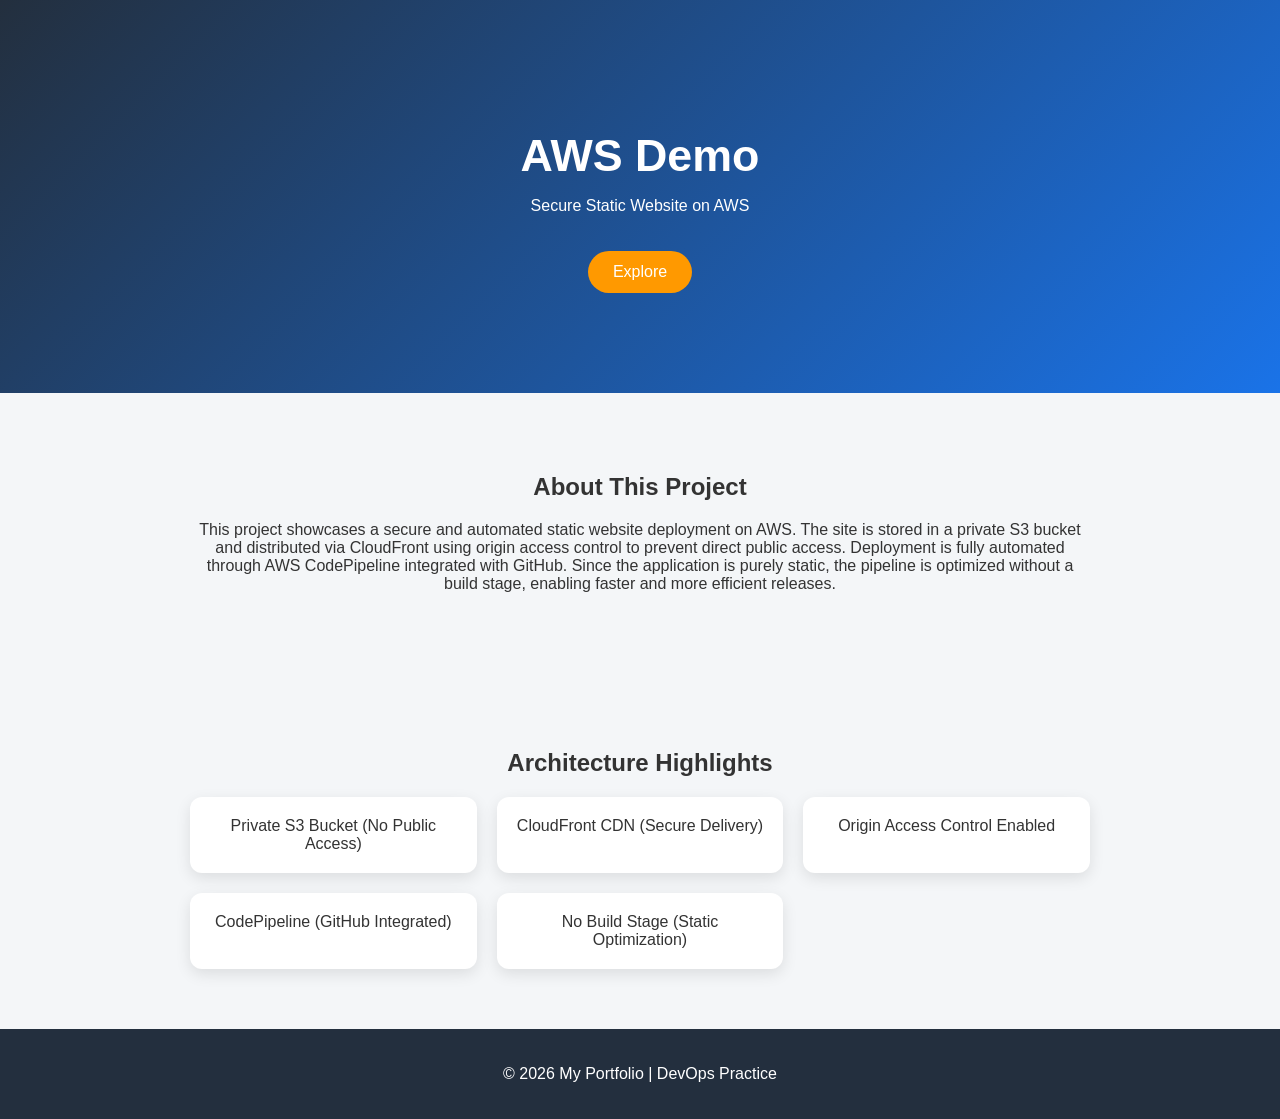
==== host-static-website-with-cicd-on-aws/s3-sw-demo/index.html @ e714bd4e "clean initial commit" ====
<!DOCTYPE html>
<html lang="en">
<head>
    <meta charset="UTF-8">
    <meta name="viewport" content="width=device-width, initial-scale=1.0">
    <title>AWS Demo</title>
    <link rel="stylesheet" href="styles.css">
</head>
<body>

    <header>
        <h1 class="fade-in">AWS Demo</h1>
        <p class="fade-in delay">Secure Static Website on AWS</p>
        <a href="#about" class="btn fade-in delay-2">Explore</a>
    </header>

    <!-- ABOUT -->
    <section id="about" class="section hidden">
        <h2>About This Project</h2>
        <p>
            This project showcases a secure and automated static website deployment on AWS.
            The site is stored in a private S3 bucket and distributed via CloudFront using
            origin access control to prevent direct public access.

            Deployment is fully automated through AWS CodePipeline integrated with GitHub.
            Since the application is purely static, the pipeline is optimized without a 
            build stage, enabling faster and more efficient releases.
        </p>
    </section>

    <!-- FEATURES -->
    <section class="section hidden">
        <h2>Architecture Highlights</h2>
        <div class="cards">
            <div class="card">Private S3 Bucket (No Public Access)</div>
            <div class="card">CloudFront CDN (Secure Delivery)</div>
            <div class="card">Origin Access Control Enabled</div>
            <div class="card">CodePipeline (GitHub Integrated)</div>
            <div class="card">No Build Stage (Static Optimization)</div>
        </div>
    </section>

    <!-- FOOTER -->
    <footer class="hidden">
        <p>© 2026 My Portfolio | DevOps Practice</p>
    </footer>

    <script src="script.js"></script>
</body>
</html>
---- host-static-website-with-cicd-on-aws/s3-sw-demo/styles.css ----
html {
    scroll-behavior: smooth;
}

body {
    margin: 0;
    font-family: Arial, sans-serif;
    background: #f4f6f8;
    color: #333;
}

/* HEADER */
header {
    background: linear-gradient(135deg, #232f3e, #1a73e8);
    color: white;
    text-align: center;
    padding: 100px 20px;
}

h1 {
    font-size: 2.8em;
    margin-bottom: 10px;
}

/* BUTTON */
.btn {
    display: inline-block;
    margin-top: 20px;
    padding: 12px 25px;
    background: #ff9900;
    color: white;
    text-decoration: none;
    border-radius: 25px;
    transition: all 0.3s ease;
}

.btn:hover {
    background: #e68a00;
    transform: scale(1.05);
}

/* SECTIONS */
.section {
    padding: 60px 20px;
    max-width: 900px;
    margin: auto;
    text-align: center;
}

/* CARDS */
.cards {
    display: grid;
    grid-template-columns: repeat(auto-fit, minmax(220px, 1fr));
    gap: 20px;
}

.card {
    background: white;
    padding: 20px;
    border-radius: 12px;
    box-shadow: 0 5px 15px rgba(0,0,0,0.1);
    transition: 0.3s ease;
    cursor: pointer;
}

.card:hover {
    transform: translateY(-10px) scale(1.03);
    box-shadow: 0 10px 25px rgba(0,0,0,0.2);
}

/* FOOTER */
footer {
    background: #232f3e;
    color: white;
    padding: 20px;
    text-align: center;
}

/* FADE-IN (HEADER LOAD) */
.fade-in {
    opacity: 0;
    transform: translateY(20px);
    animation: fadeIn 1s forwards;
}

.delay { animation-delay: 0.5s; }
.delay-2 { animation-delay: 1s; }

@keyframes fadeIn {
    to {
        opacity: 1;
        transform: translateY(0);
    }
}

/* SCROLL REVEAL */
.hidden {
    opacity: 0;
    transform: translateY(40px);
    transition: all 0.8s ease;
}

.show {
    opacity: 1;
    transform: translateY(0);
}
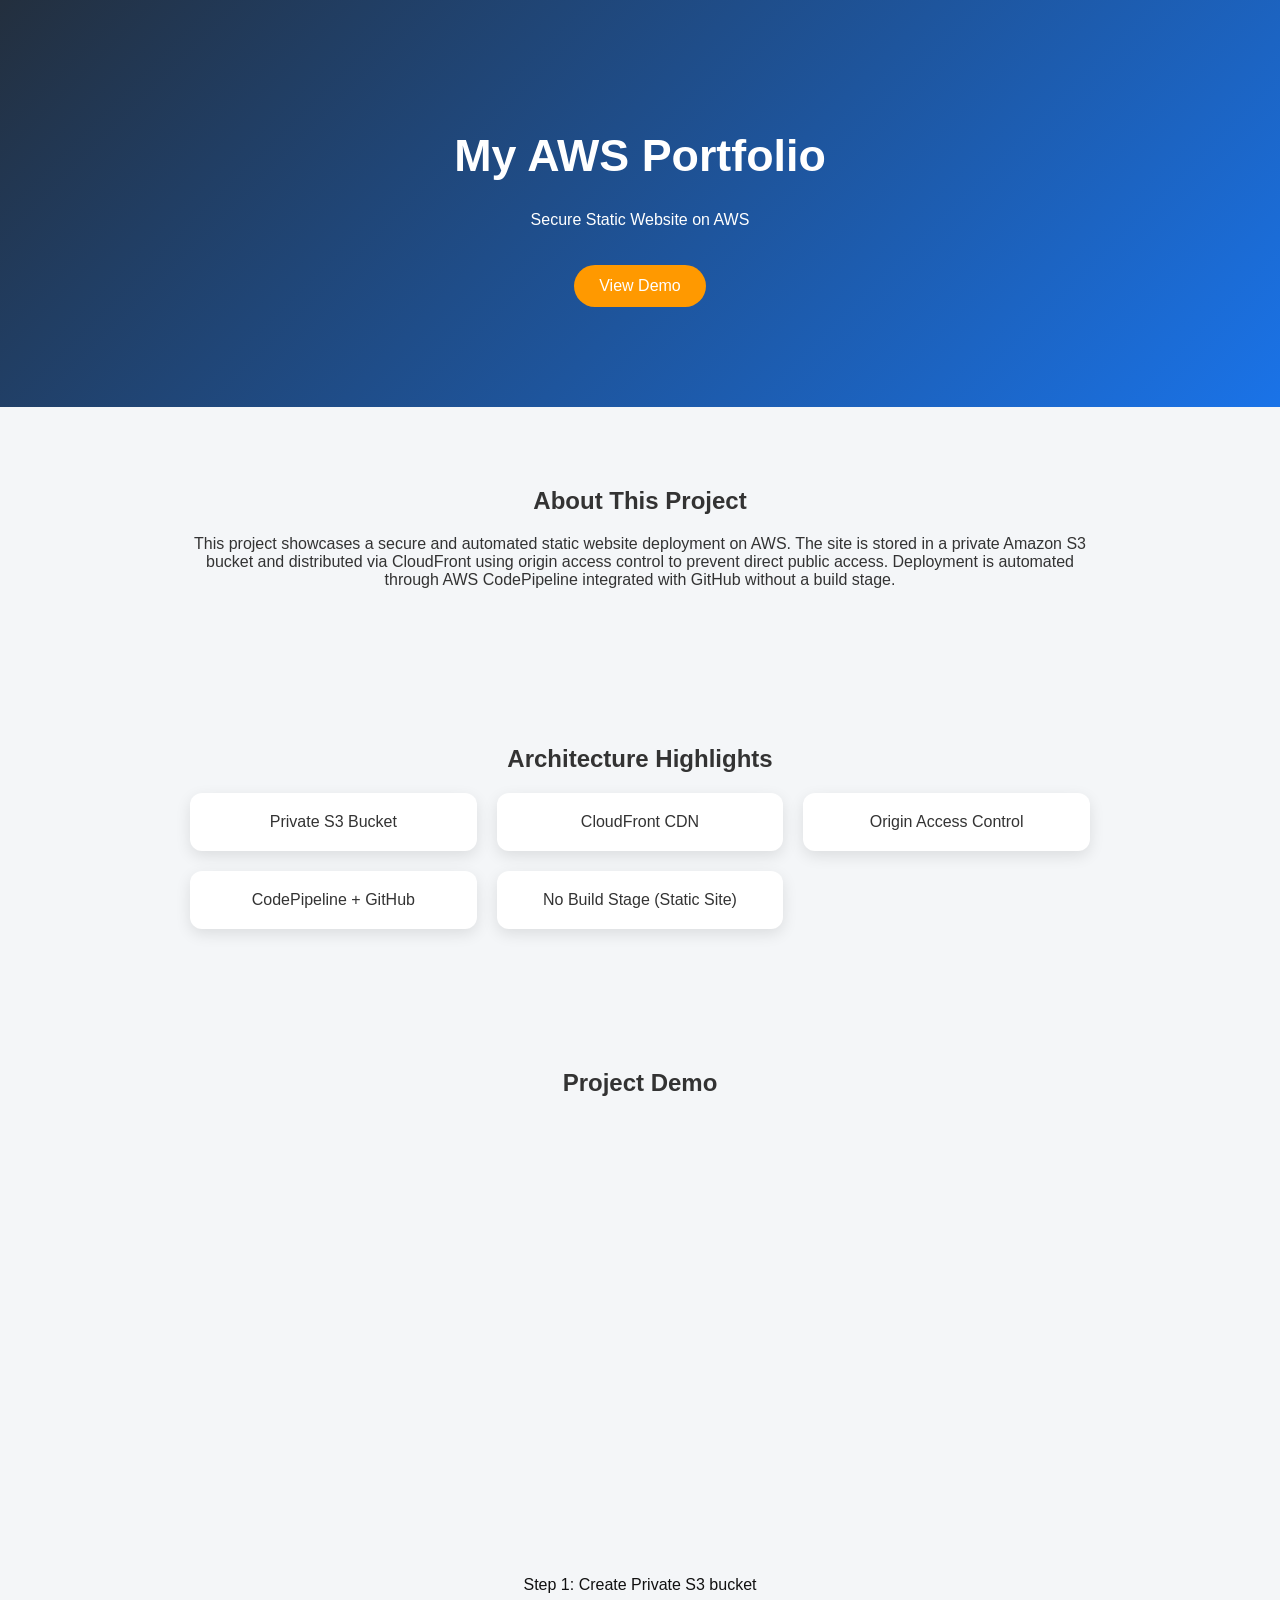
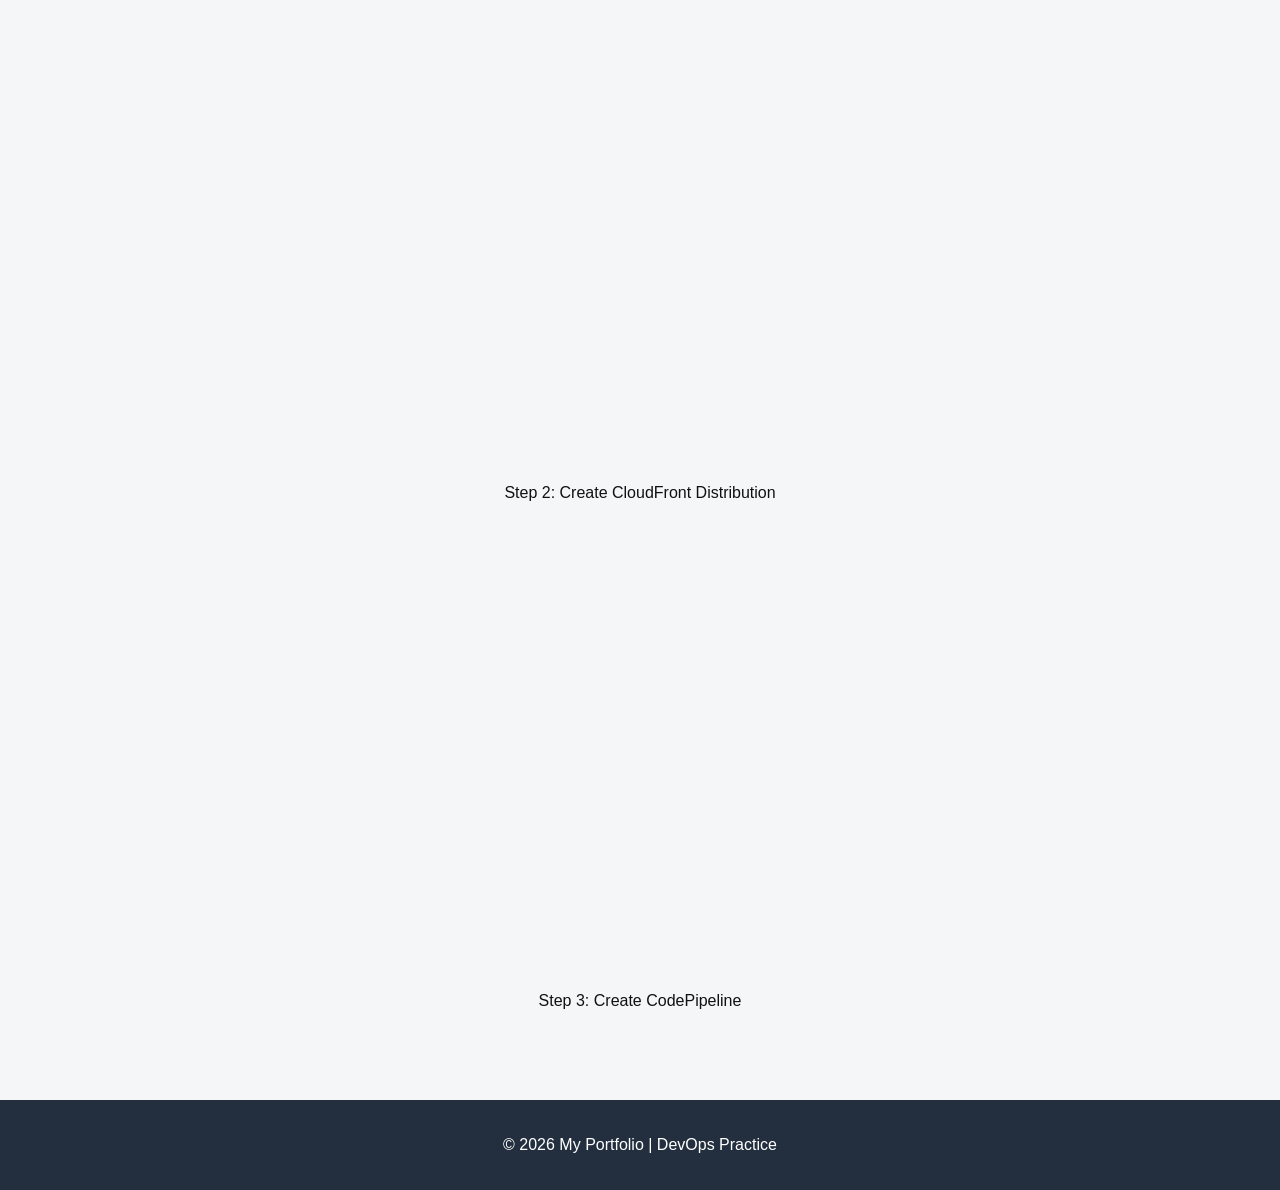
==== commit 99db2d99: "updated files" ====
--- a/host-static-website-with-cicd-on-aws/s3-sw-demo/index.html
+++ b/host-static-website-with-cicd-on-aws/s3-sw-demo/index.html
@@ -3,48 +3,75 @@
 <head>
     <meta charset="UTF-8">
     <meta name="viewport" content="width=device-width, initial-scale=1.0">
-    <title>AWS Demo</title>
+    <title>My AWS Portfolio</title>
     <link rel="stylesheet" href="styles.css">
 </head>
 <body>
 
-    <header>
-        <h1 class="fade-in">AWS Demo</h1>
-        <p class="fade-in delay">Secure Static Website on AWS</p>
-        <a href="#about" class="btn fade-in delay-2">Explore</a>
-    </header>
+<header>
+    <h1 class="fade-in">My AWS Portfolio</h1>
+    <p class="fade-in delay">Secure Static Website on AWS</p>
+    <a href="#demo" class="btn fade-in delay-2">View Demo</a>
+</header>
 
-    <!-- ABOUT -->
-    <section id="about" class="section hidden">
-        <h2>About This Project</h2>
-        <p>
-            This project showcases a secure and automated static website deployment on AWS.
-            The site is stored in a private S3 bucket and distributed via CloudFront using
-            origin access control to prevent direct public access.
+<section id="about" class="section hidden">
+    <h2>About This Project</h2>
+    <p>
+        This project showcases a secure and automated static website deployment on AWS.
+        The site is stored in a private Amazon S3 bucket and distributed via CloudFront
+        using origin access control to prevent direct public access. Deployment is automated
+        through AWS CodePipeline integrated with GitHub without a build stage.
+    </p>
+</section>
 
-            Deployment is fully automated through AWS CodePipeline integrated with GitHub.
-            Since the application is purely static, the pipeline is optimized without a 
-            build stage, enabling faster and more efficient releases.
-        </p>
-    </section>
+<section class="section hidden">
+    <h2>Architecture Highlights</h2>
+    <div class="cards">
+        <div class="card">Private S3 Bucket</div>
+        <div class="card">CloudFront CDN</div>
+        <div class="card">Origin Access Control</div>
+        <div class="card">CodePipeline + GitHub</div>
+        <div class="card">No Build Stage (Static Site)</div>
+    </div>
+</section>
 
-    <!-- FEATURES -->
-    <section class="section hidden">
-        <h2>Architecture Highlights</h2>
-        <div class="cards">
-            <div class="card">Private S3 Bucket (No Public Access)</div>
-            <div class="card">CloudFront CDN (Secure Delivery)</div>
-            <div class="card">Origin Access Control Enabled</div>
-            <div class="card">CodePipeline (GitHub Integrated)</div>
-            <div class="card">No Build Stage (Static Optimization)</div>
+<!-- VIDEO SECTION -->
+<section id="demo" class="section hidden">
+    <h2>Project Demo</h2>
+
+    <div class="video-container">
+        <iframe 
+            src="https://www.youtube.com/embed/fFvZ2PQpAlM" 
+            allowfullscreen>
+        </iframe>
+        <p class="video-caption">Step 1: Create Private S3 bucket</p>
+    </div>
+    
+     <div class="video-container">
+        <iframe 
+            src="https://www.youtube.com/embed/D8NzGNnAabQ" 
+            title="Step 2 Video"
+            frameborder="0" 
+            allowfullscreen>
+        </iframe>
+        <p class="video-caption">Step 2: Create CloudFront Distribution</p>
+    </div>
         </div>
-    </section>
+     <div class="video-container">
+        <iframe 
+            src="https://www.youtube.com/embed/52ISIA1Jj28" 
+            title="Step 3 Video"
+            frameborder="0" 
+            allowfullscreen>
+        </iframe>
+        <p class="video-caption">Step 3: Create CodePipeline</p>
+    </div>
+</section>
 
-    <!-- FOOTER -->
-    <footer class="hidden">
-        <p>© 2026 My Portfolio | DevOps Practice</p>
-    </footer>
+<footer class="hidden">
+    <p>© 2026 My Portfolio | DevOps Practice</p>
+</footer>
 
-    <script src="script.js"></script>
+<script src="script.js"></script>
 </body>
 </html>
--- a/host-static-website-with-cicd-on-aws/s3-sw-demo/styles.css
+++ b/host-static-website-with-cicd-on-aws/s3-sw-demo/styles.css
@@ -19,7 +19,6 @@
 
 h1 {
     font-size: 2.8em;
-    margin-bottom: 10px;
 }
 
 /* BUTTON */
@@ -31,12 +30,12 @@
     color: white;
     text-decoration: none;
     border-radius: 25px;
-    transition: all 0.3s ease;
+    transition: 0.3s ease;
 }
 
 .btn:hover {
+    transform: scale(1.05);
     background: #e68a00;
-    transform: scale(1.05);
 }
 
 /* SECTIONS */
@@ -59,13 +58,46 @@
     padding: 20px;
     border-radius: 12px;
     box-shadow: 0 5px 15px rgba(0,0,0,0.1);
-    transition: 0.3s ease;
+    transition: 0.3s;
     cursor: pointer;
 }
 
 .card:hover {
     transform: translateY(-10px) scale(1.03);
     box-shadow: 0 10px 25px rgba(0,0,0,0.2);
+}
+
+/* VIDEO */
+.video-container {
+    width: 100%;
+    max-width: 800px;
+    margin: 0 auto 30px;
+}
+
+.video-container iframe {
+    width: 100%;
+    aspect-ratio: 16 / 9;
+    border-radius: 10px;
+    border: none;
+    display: block;
+}
+
+.video-container video {
+    width: 100%;
+    border-radius: 12px;
+    box-shadow: 0 10px 25px rgba(0,0,0,0.2);
+    transition: 0.3s;
+}
+
+.video-container video:hover {
+    transform: scale(1.02);
+}
+
+.video-caption {
+    text-align: center;
+    margin-top: 10px;
+    font-size: 16px;
+    color: #111;
 }
 
 /* FOOTER */
@@ -76,7 +108,7 @@
     text-align: center;
 }
 
-/* FADE-IN (HEADER LOAD) */
+/* ANIMATION */
 .fade-in {
     opacity: 0;
     transform: translateY(20px);
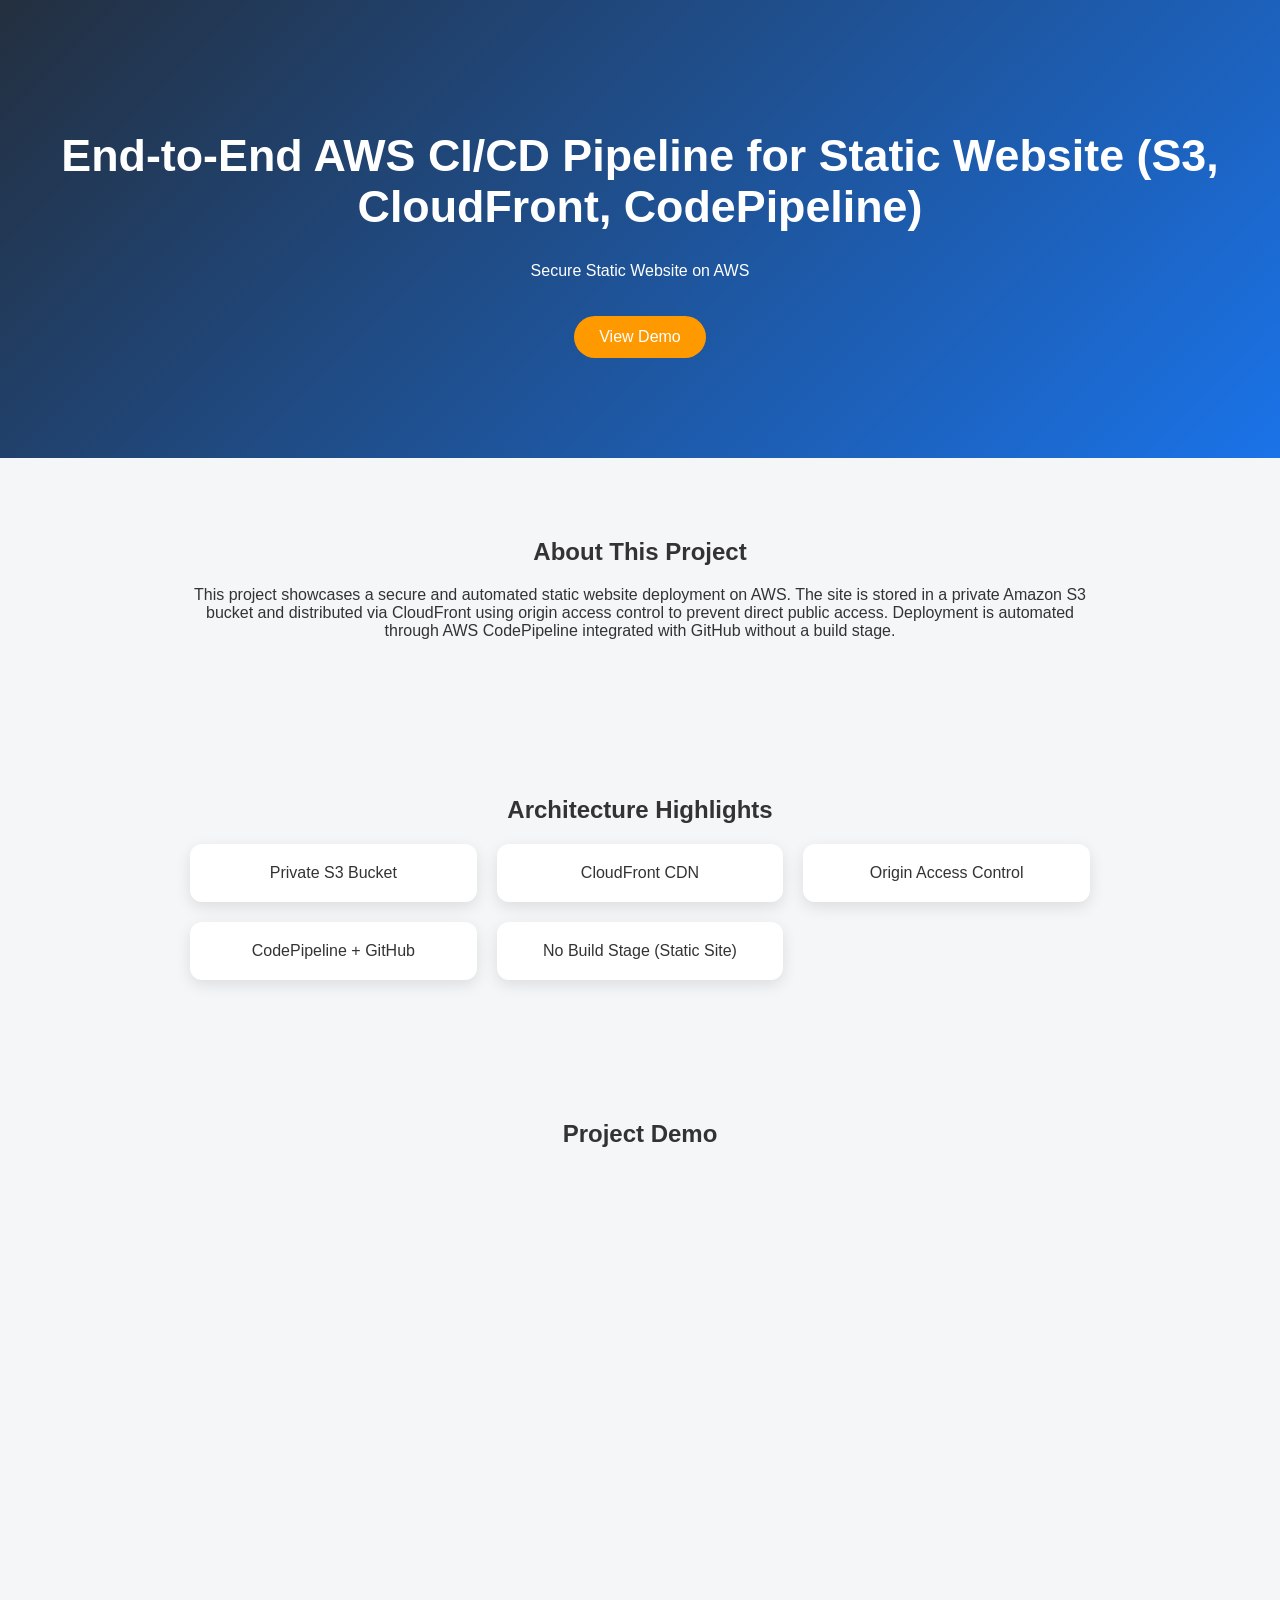
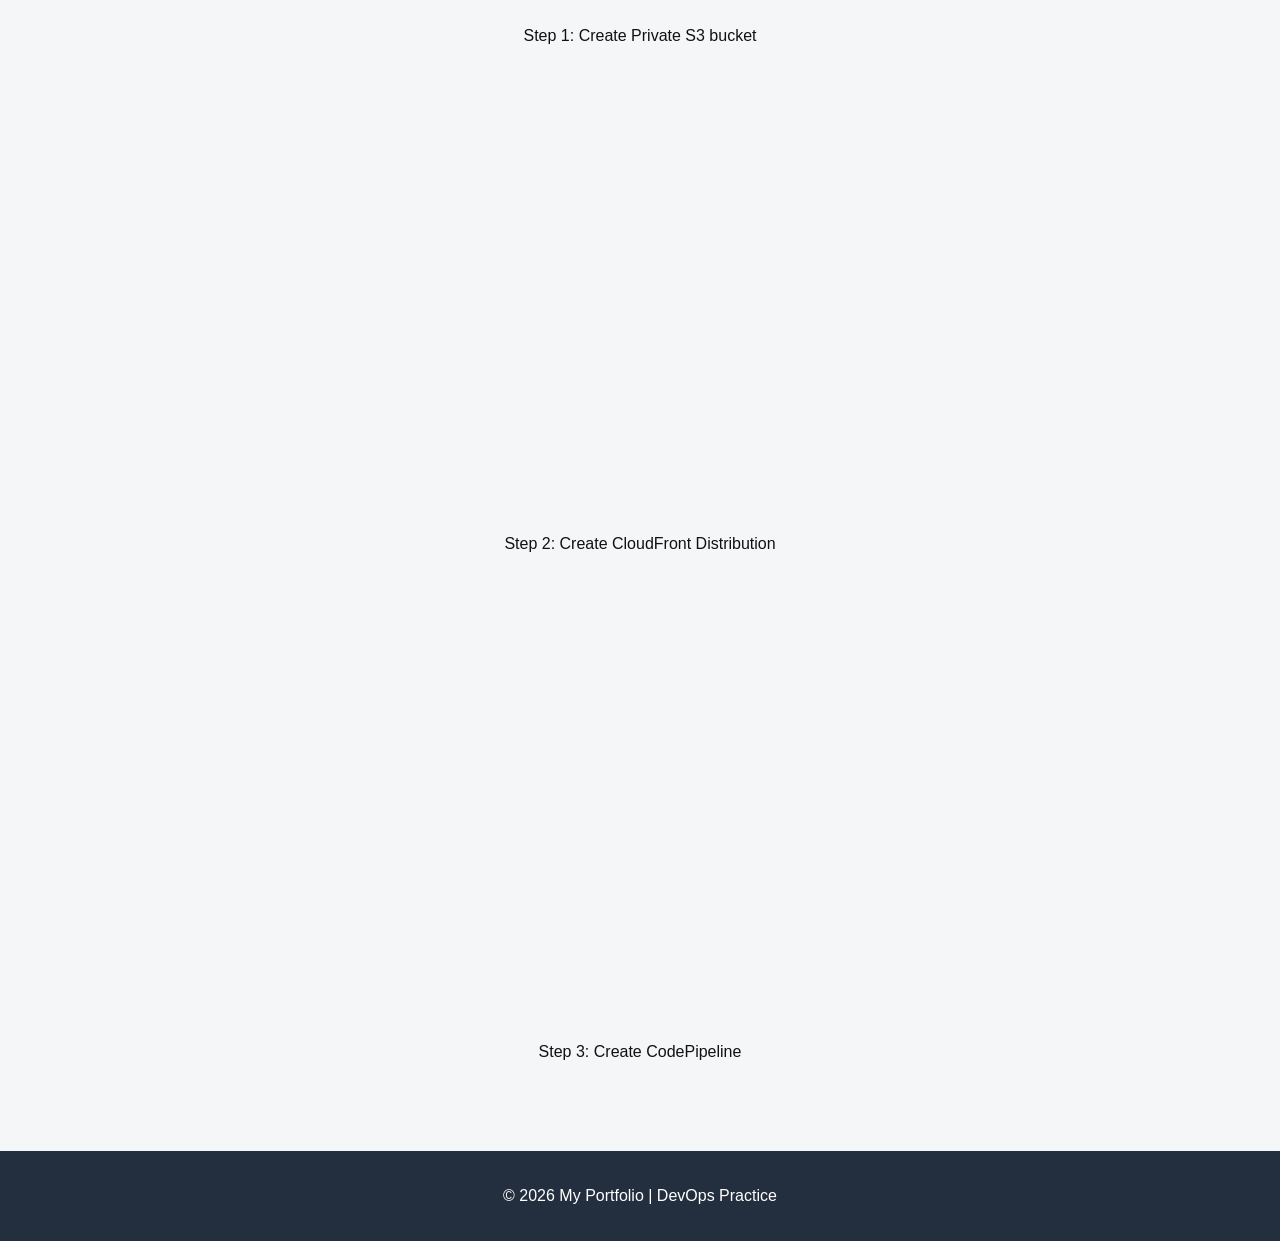
==== commit a90491d1: "updated html" ====
--- a/host-static-website-with-cicd-on-aws/s3-sw-demo/index.html
+++ b/host-static-website-with-cicd-on-aws/s3-sw-demo/index.html
@@ -9,7 +9,7 @@
 <body>
 
 <header>
-    <h1 class="fade-in">My AWS Portfolio</h1>
+    <h1 class="fade-in">End-to-End AWS CI/CD Pipeline for Static Website (S3, CloudFront, CodePipeline)</h1>
     <p class="fade-in delay">Secure Static Website on AWS</p>
     <a href="#demo" class="btn fade-in delay-2">View Demo</a>
 </header>
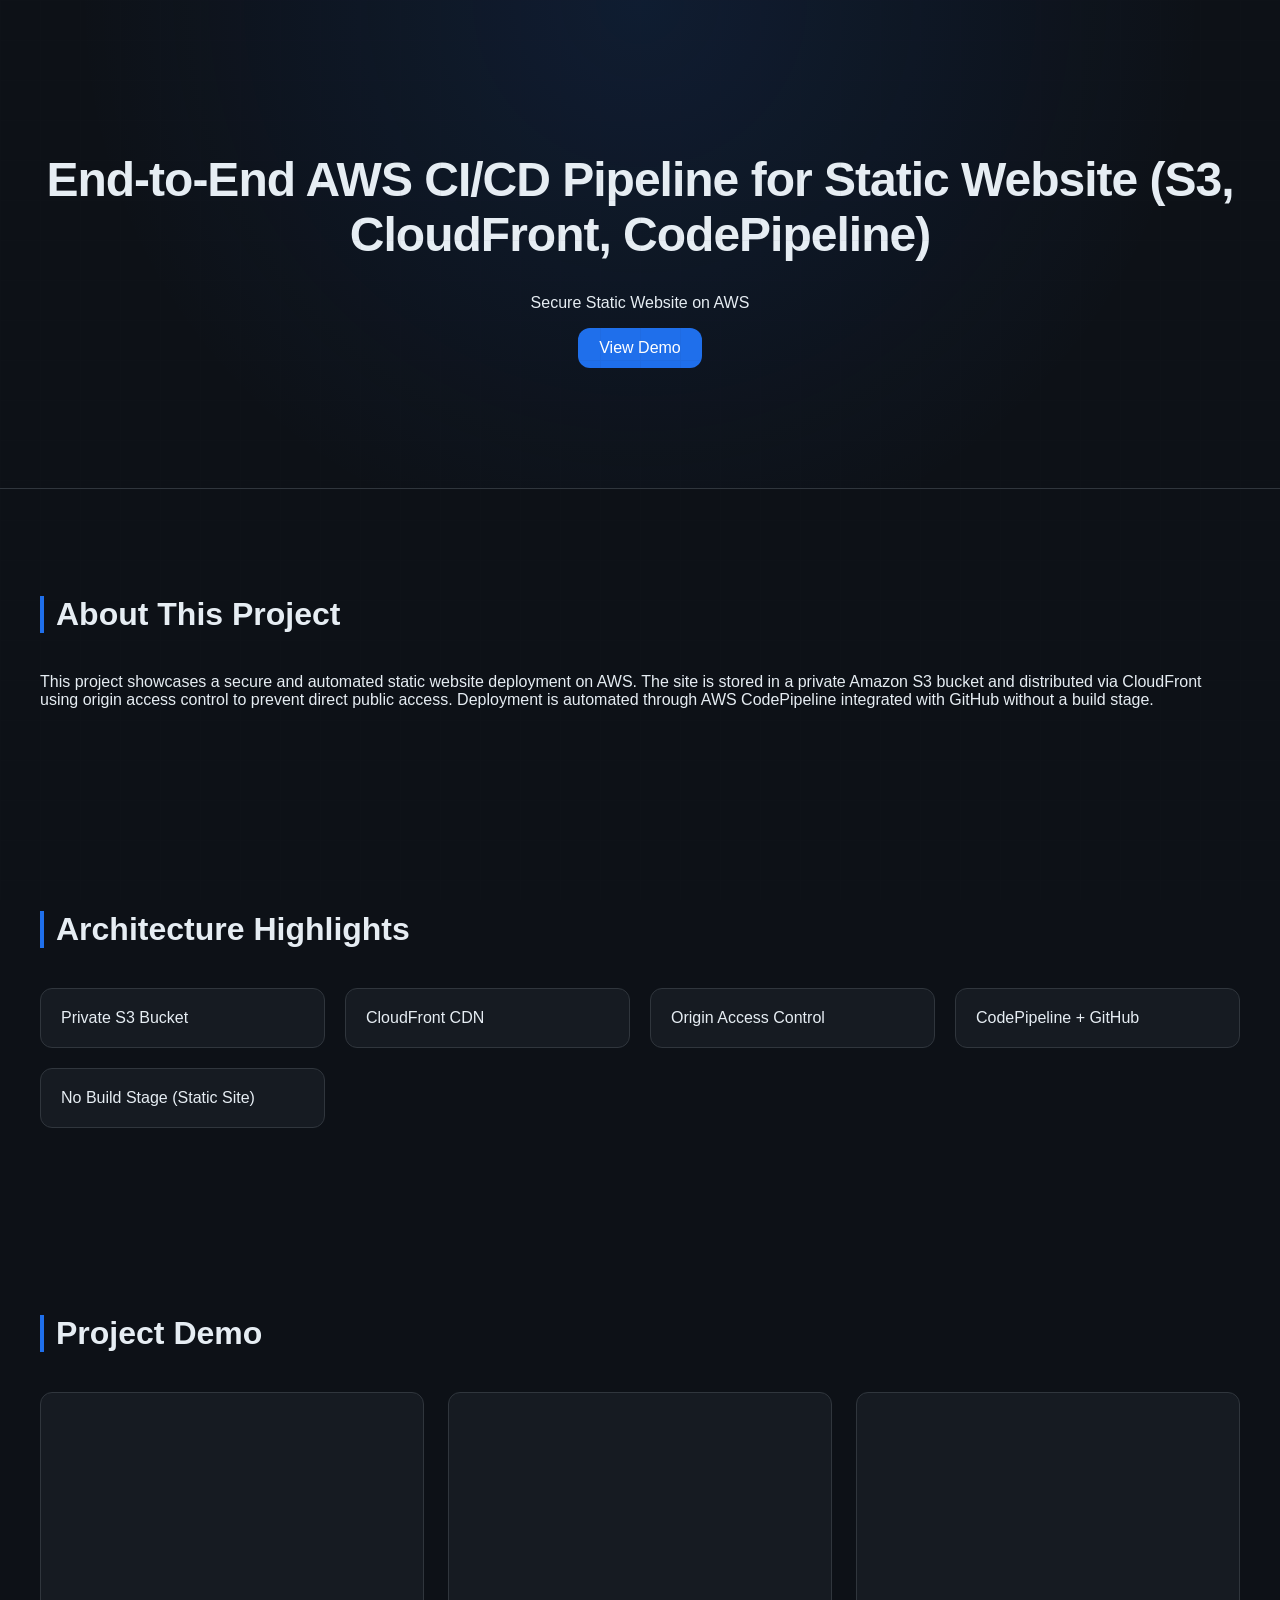
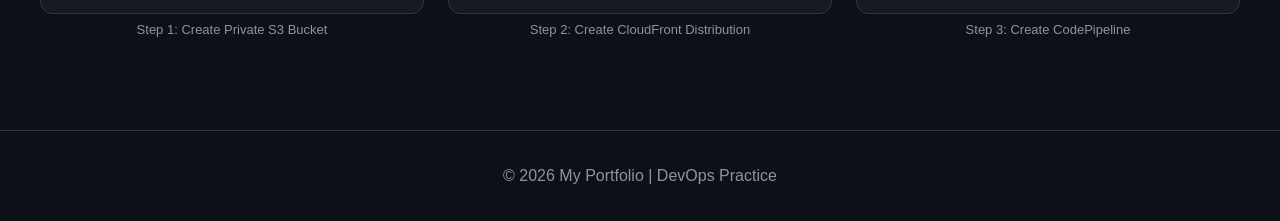
==== commit 5e22d586: "updated files" ====
--- a/host-static-website-with-cicd-on-aws/s3-sw-demo/index.html
+++ b/host-static-website-with-cicd-on-aws/s3-sw-demo/index.html
@@ -39,32 +39,38 @@
 <section id="demo" class="section hidden">
     <h2>Project Demo</h2>
 
-    <div class="video-container">
-        <iframe 
-            src="https://www.youtube.com/embed/fFvZ2PQpAlM" 
-            allowfullscreen>
-        </iframe>
-        <p class="video-caption">Step 1: Create Private S3 bucket</p>
-    </div>
-    
-     <div class="video-container">
-        <iframe 
-            src="https://www.youtube.com/embed/D8NzGNnAabQ" 
-            title="Step 2 Video"
-            frameborder="0" 
-            allowfullscreen>
-        </iframe>
-        <p class="video-caption">Step 2: Create CloudFront Distribution</p>
-    </div>
+    <div class="video-grid">
+
+        <div class="video-container">
+            <div class="video-frame">
+                <iframe 
+                    src="https://www.youtube.com/embed/fFvZ2PQpAlM"
+                    allowfullscreen>
+                </iframe>
+            </div>
+            <p class="video-caption">Step 1: Create Private S3 Bucket</p>
         </div>
-     <div class="video-container">
-        <iframe 
-            src="https://www.youtube.com/embed/52ISIA1Jj28" 
-            title="Step 3 Video"
-            frameborder="0" 
-            allowfullscreen>
-        </iframe>
-        <p class="video-caption">Step 3: Create CodePipeline</p>
+
+        <div class="video-container">
+            <div class="video-frame">
+                <iframe 
+                    src="https://www.youtube.com/embed/D8NzGNnAabQ"
+                    allowfullscreen>
+                </iframe>
+            </div>
+            <p class="video-caption">Step 2: Create CloudFront Distribution</p>
+        </div>
+
+        <div class="video-container">
+            <div class="video-frame">
+                <iframe 
+                    src="https://www.youtube.com/embed/52ISIA1Jj28"
+                    allowfullscreen>
+                </iframe>
+            </div>
+            <p class="video-caption">Step 3: Create CodePipeline</p>
+        </div>
+
     </div>
 </section>
 
--- a/host-static-website-with-cicd-on-aws/s3-sw-demo/styles.css
+++ b/host-static-website-with-cicd-on-aws/s3-sw-demo/styles.css
@@ -1,138 +1,250 @@
+/* =========================
+   DESIGN TOKENS (SYSTEM STYLE)
+========================= */
+:root {
+    --bg-primary: #0d1117;
+    --bg-secondary: #161b22;
+    --border: #30363d;
+
+    --text-primary: #e6edf3;
+    --text-secondary: #8b949e;
+
+    --accent: #1f6feb;
+    --accent-hover: #388bfd;
+
+    --radius: 12px;
+    --spacing: 16px;
+}
+
+/* GLOBAL */
 html {
     scroll-behavior: smooth;
 }
 
 body {
     margin: 0;
-    font-family: Arial, sans-serif;
-    background: #f4f6f8;
-    color: #333;
-}
-
-/* HEADER */
+    font-family: 'Inter', sans-serif;
+    background: var(--bg-primary);
+    color: var(--text-primary);
+}
+
+/* =========================
+   HEADER (TECH HERO STYLE)
+========================= */
 header {
-    background: linear-gradient(135deg, #232f3e, #1a73e8);
-    color: white;
+    background: radial-gradient(circle at top, #1f6feb20, transparent 70%),
+                var(--bg-primary);
+    border-bottom: 1px solid var(--border);
     text-align: center;
-    padding: 100px 20px;
+    padding: 120px 20px;
 }
 
 h1 {
-    font-size: 2.8em;
-}
-
-/* BUTTON */
+    font-size: 3rem;
+    font-weight: 700;
+    letter-spacing: -1px;
+}
+
+h2 {
+    font-size: 2rem;
+    font-weight: 600;
+    color: var(--text-primary);
+    margin-bottom: 40px;
+    border-left: 4px solid var(--accent);
+    padding-left: 12px;
+}
+
+/* =========================
+   BUTTON (DEV STYLE)
+========================= */
 .btn {
     display: inline-block;
-    margin-top: 20px;
-    padding: 12px 25px;
-    background: #ff9900;
+    padding: 10px 20px;
+    border-radius: var(--radius);
+    background: var(--accent);
     color: white;
     text-decoration: none;
-    border-radius: 25px;
-    transition: 0.3s ease;
+    font-weight: 500;
+    border: 1px solid transparent;
+    transition: all 0.2s ease;
 }
 
 .btn:hover {
-    transform: scale(1.05);
-    background: #e68a00;
-}
-
-/* SECTIONS */
+    background: var(--accent-hover);
+    border: 1px solid var(--accent);
+    transform: translateY(-2px);
+}
+
+/* =========================
+   SECTIONS
+========================= */
 .section {
-    padding: 60px 20px;
-    max-width: 900px;
+    max-width: 1200px;
     margin: auto;
-    text-align: center;
-}
-
-/* CARDS */
+    padding: 80px 20px;
+}
+
+/* =========================
+   CARD GRID (DASHBOARD STYLE)
+========================= */
 .cards {
     display: grid;
-    grid-template-columns: repeat(auto-fit, minmax(220px, 1fr));
+    grid-template-columns: repeat(auto-fit, minmax(260px, 1fr));
     gap: 20px;
 }
 
+/* CARD */
 .card {
-    background: white;
+    background: var(--bg-secondary);
+    border: 1px solid var(--border);
+    border-radius: var(--radius);
     padding: 20px;
-    border-radius: 12px;
-    box-shadow: 0 5px 15px rgba(0,0,0,0.1);
+    transition: all 0.25s ease;
+    position: relative;
+}
+
+/* subtle top glow */
+.card::before {
+    content: "";
+    position: absolute;
+    inset: 0;
+    border-radius: var(--radius);
+    background: linear-gradient(120deg, transparent, #1f6feb20, transparent);
+    opacity: 0;
     transition: 0.3s;
-    cursor: pointer;
-}
-
-.card:hover {
-    transform: translateY(-10px) scale(1.03);
-    box-shadow: 0 10px 25px rgba(0,0,0,0.2);
-}
-
-/* VIDEO */
+}
+
+.card:hover::before {
+    opacity: 1;
+}
+
+.card:hover,
+.video-frame:hover {
+    transform: translateY(-6px);
+    box-shadow: 0 10px 30px rgba(0,0,0,0.4);
+}
+
+/* =========================
+   VIDEO GRID (TECH STYLE)
+========================= */
+.video-grid {
+    display: grid;
+    grid-template-columns: repeat(auto-fit, minmax(320px, 1fr));
+    gap: 24px;
+    margin-top: 40px;
+}
+
+/* container */
 .video-container {
+    max-width: 100%;
+}
+
+/* frame like system panel */
+.video-frame {
+    background: var(--bg-secondary);
+    border: 1px solid var(--border);
+    border-radius: var(--radius);
+    padding: 10px;
+    transition: 0.25s ease;
+}
+
+/* video size (clean rectangle) */
+.video-frame iframe {
     width: 100%;
-    max-width: 800px;
-    margin: 0 auto 30px;
-}
-
-.video-container iframe {
-    width: 100%;
-    aspect-ratio: 16 / 9;
-    border-radius: 10px;
+    height: 200px; /* 👈 smaller rectangle */
+    border-radius: 8px;
     border: none;
     display: block;
 }
 
-.video-container video {
-    width: 100%;
-    border-radius: 12px;
-    box-shadow: 0 10px 25px rgba(0,0,0,0.2);
+/* hover effect (subtle) */
+.video-frame:hover {
+    border-color: var(--accent);
+    transform: translateY(-4px);
+}
+
+.video-frame iframe {
+    transition: transform 0.3s ease;
+}
+
+.video-frame:hover iframe {
+    transform: scale(1.02);
+}
+
+/* caption */
+.video-caption {
+    margin-top: 8px;
+    font-size: 13px;
+    color: var(--text-secondary);
+    text-align: center;
+}
+
+/* === GLOW BORDER EFFECT === */
+.card,
+.video-frame {
+    position: relative;
+    overflow: hidden;
+}
+
+.card::after,
+.video-frame::after {
+    content: "";
+    position: absolute;
+    inset: 0;
+    border-radius: inherit;
+    padding: 1px;
+    background: linear-gradient(120deg, transparent, var(--accent), transparent);
+
+    -webkit-mask: 
+        linear-gradient(#000 0 0) content-box, 
+        linear-gradient(#000 0 0);
+    -webkit-mask-composite: xor;
+    mask-composite: exclude;
+
+    opacity: 0;
     transition: 0.3s;
-}
-
-.video-container video:hover {
-    transform: scale(1.02);
-}
-
-.video-caption {
-    text-align: center;
-    margin-top: 10px;
-    font-size: 16px;
-    color: #111;
-}
-
-/* FOOTER */
+
+    pointer-events: none; /* 🔥 critical fix */
+}
+
+.card:hover::after,
+.video-frame:hover::after {
+    opacity: 1;
+}
+
+/* =========================
+   FOOTER
+========================= */
 footer {
-    background: #232f3e;
-    color: white;
+    border-top: 1px solid var(--border);
     padding: 20px;
     text-align: center;
-}
-
-/* ANIMATION */
-.fade-in {
-    opacity: 0;
-    transform: translateY(20px);
-    animation: fadeIn 1s forwards;
-}
-
-.delay { animation-delay: 0.5s; }
-.delay-2 { animation-delay: 1s; }
-
-@keyframes fadeIn {
-    to {
-        opacity: 1;
-        transform: translateY(0);
-    }
-}
-
-/* SCROLL REVEAL */
+    color: var(--text-secondary);
+}
+
+/* =========================
+   ANIMATIONS (SUBTLE)
+========================= */
 .hidden {
     opacity: 0;
-    transform: translateY(40px);
-    transition: all 0.8s ease;
+    transform: translateY(40px) scale(0.98);
+    transition: all 0.6s ease;
 }
 
 .show {
     opacity: 1;
-    transform: translateY(0);
-}
+    transform: translateY(0) scale(1);
+}
+
+/* === TECH GRID BACKGROUND === */
+body::before {
+    content: "";
+    position: fixed;
+    inset: 0;
+    background-image: 
+        linear-gradient(var(--border) 1px, transparent 1px),
+        linear-gradient(90deg, var(--border) 1px, transparent 1px);
+    background-size: 40px 40px;
+    opacity: 0.05;
+    pointer-events: none;
+}
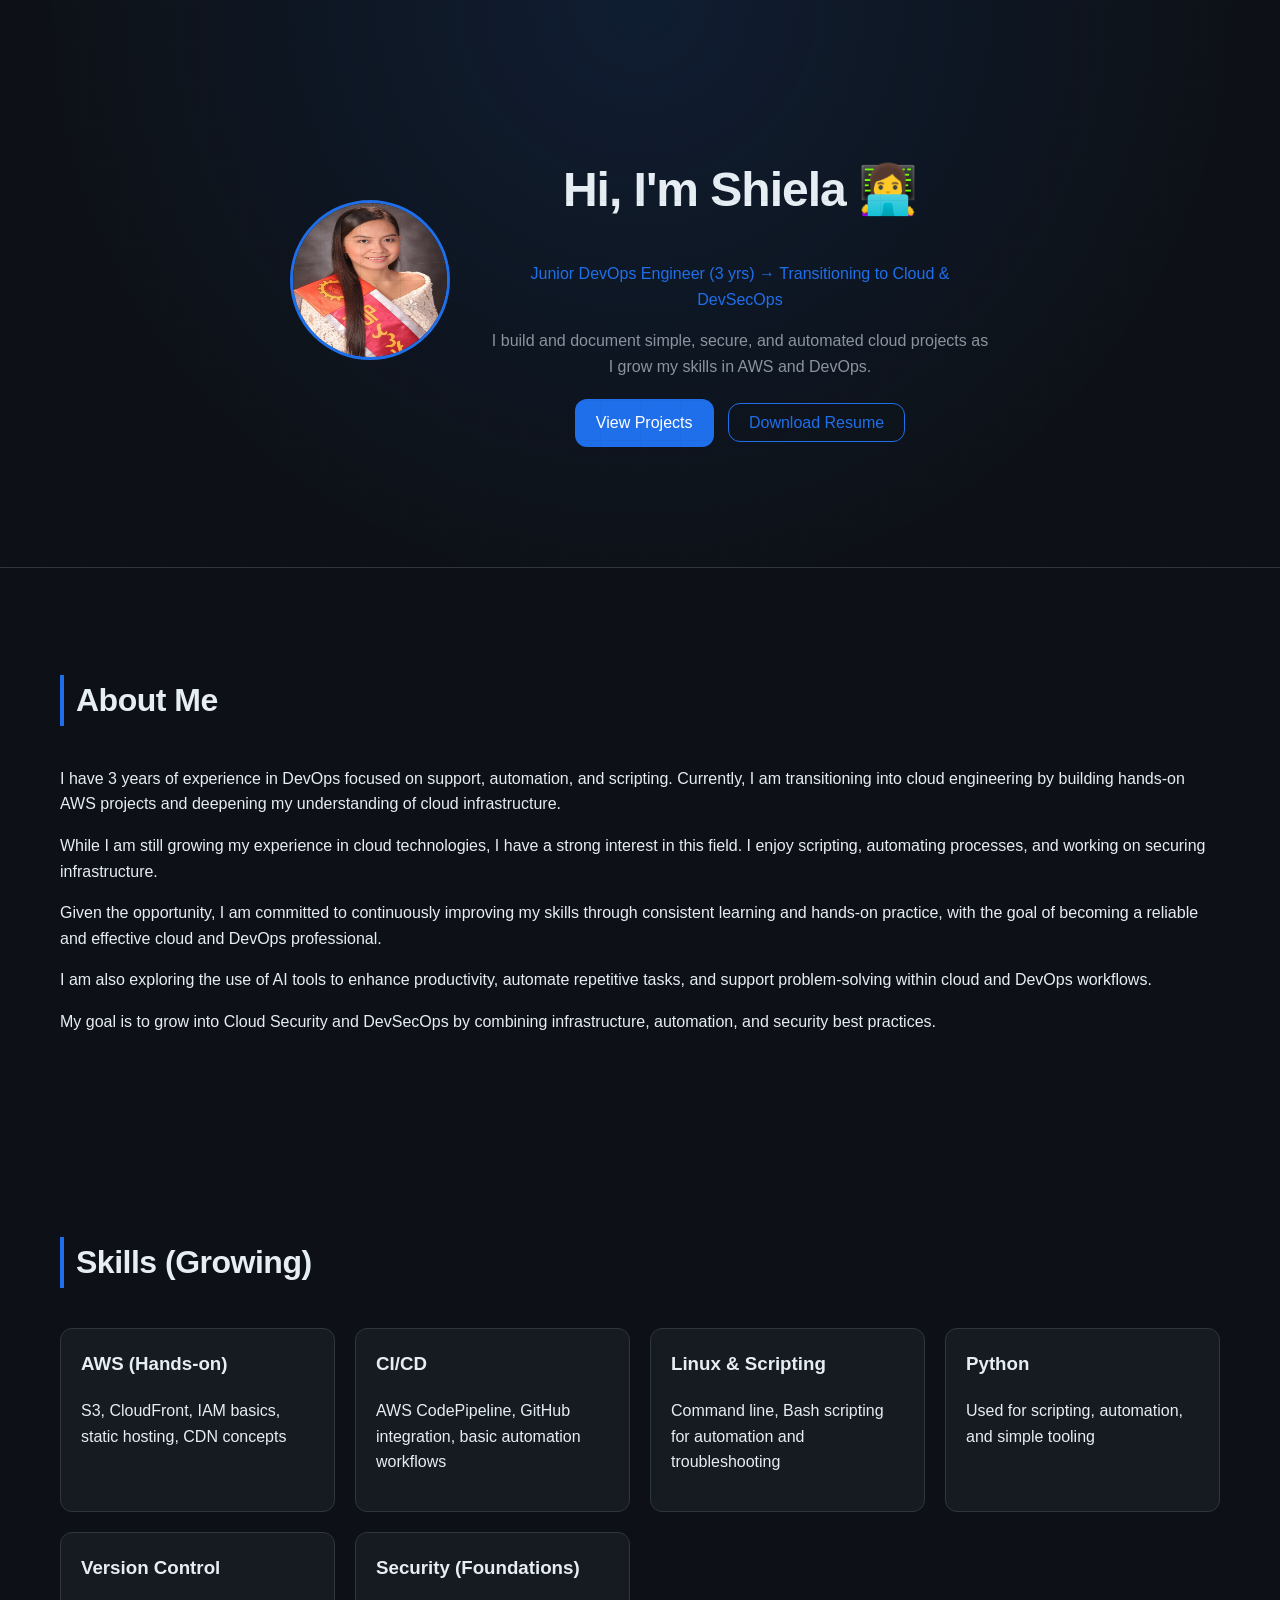
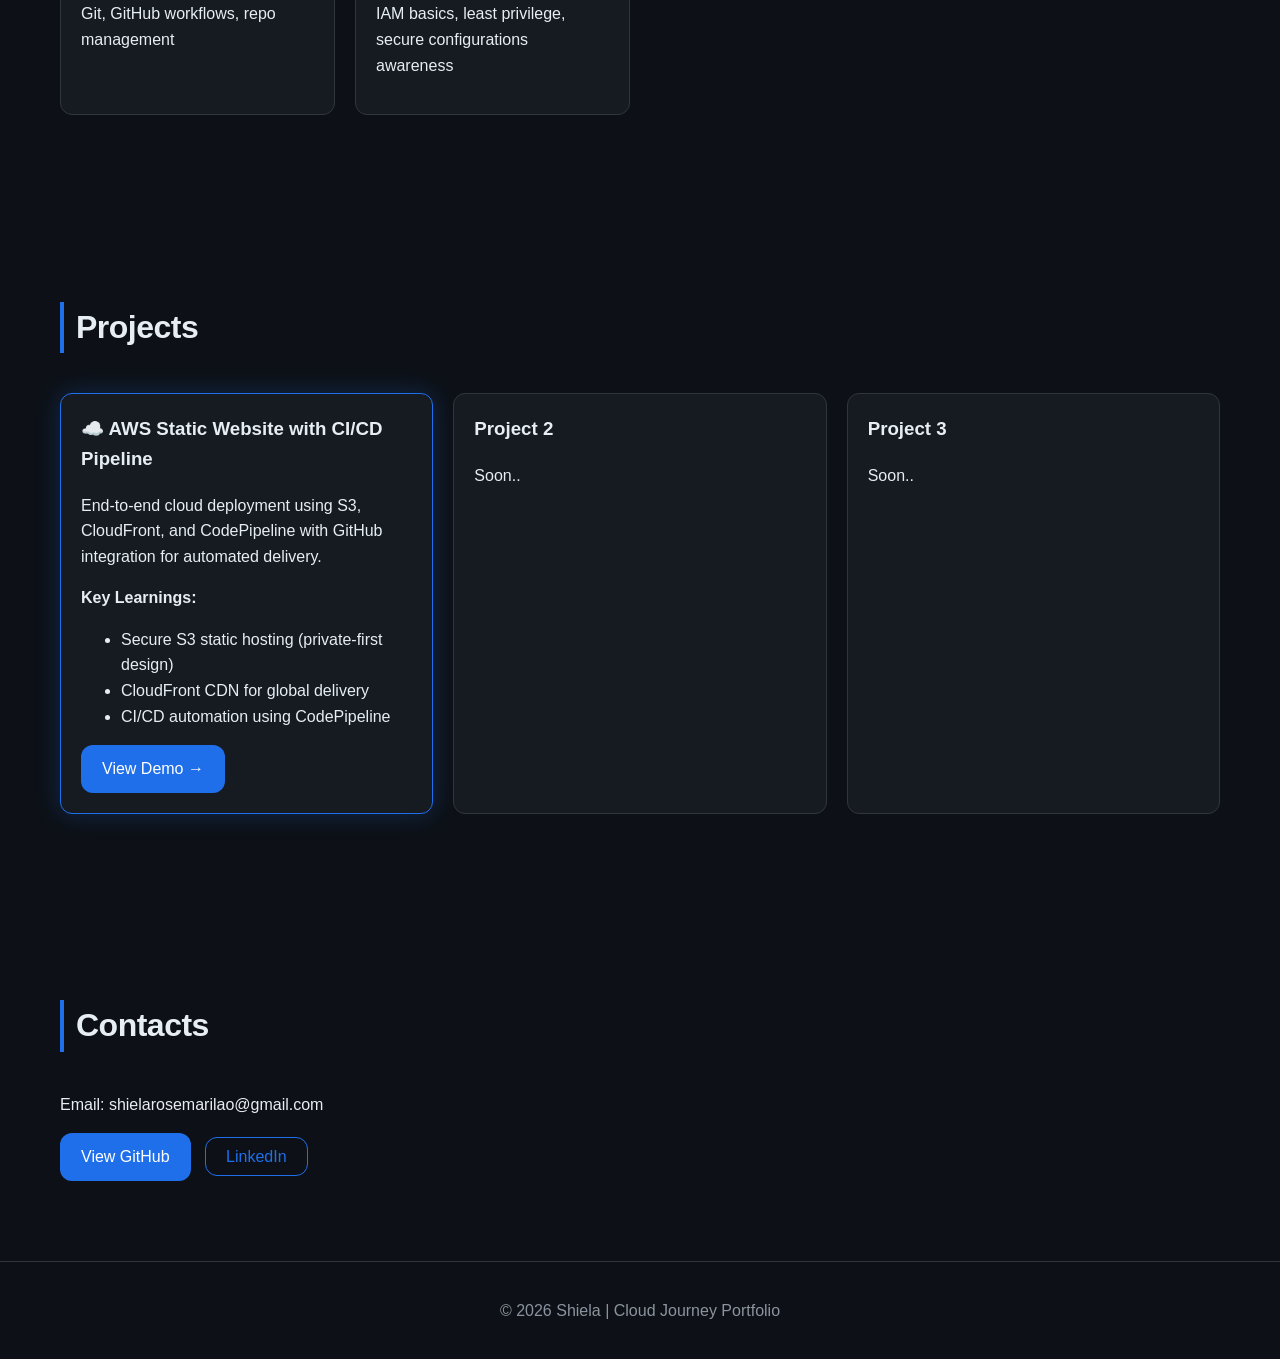
==== commit 9b52df0f: "update files" ====
--- a/host-static-website-with-cicd-on-aws/s3-sw-demo/index.html
+++ b/host-static-website-with-cicd-on-aws/s3-sw-demo/index.html
@@ -1,83 +1,218 @@
 <!DOCTYPE html>
 <html lang="en">
 <head>
-    <meta charset="UTF-8">
-    <meta name="viewport" content="width=device-width, initial-scale=1.0">
-    <title>My AWS Portfolio</title>
-    <link rel="stylesheet" href="styles.css">
+<meta charset="UTF-8">
+<meta name="viewport" content="width=device-width, initial-scale=1.0">
+<title>Shiela | Cloud & DevOps</title>
+<link rel="stylesheet" href="styles.css">
 </head>
+
 <body>
 
+<!-- HERO -->
 <header>
-    <h1 class="fade-in">End-to-End AWS CI/CD Pipeline for Static Website (S3, CloudFront, CodePipeline)</h1>
-    <p class="fade-in delay">Secure Static Website on AWS</p>
-    <a href="#demo" class="btn fade-in delay-2">View Demo</a>
+
+    <div class="hero-container">
+
+        <!-- PHOTO -->
+        <div class="hero-image">
+            <img src="images/profile.jpg" alt="Shiela Profile">
+        </div>
+
+        <!-- TEXT -->
+        <div class="hero-text">
+            <h1>Hi, I'm Shiela 👩‍💻</h1>
+            <p class="role">
+                Junior DevOps Engineer (3 yrs) → Transitioning to Cloud & DevSecOps
+            </p>
+
+            <p class="hero-sub">
+                I build and document simple, secure, and automated cloud projects 
+                as I grow my skills in AWS and DevOps.
+            </p>
+
+            <div class="cta">
+                 <a href="#projects" class="btn">View Projects</a>
+                <a href="resume.pdf" download class="btn-outline">Download Resume</a>
+            </div>
+
+        </div>
+
+    </div>
+
 </header>
 
-<section id="about" class="section hidden">
-    <h2>About This Project</h2>
-    <p>
-        This project showcases a secure and automated static website deployment on AWS.
-        The site is stored in a private Amazon S3 bucket and distributed via CloudFront
-        using origin access control to prevent direct public access. Deployment is automated
-        through AWS CodePipeline integrated with GitHub without a build stage.
-    </p>
-</section>
-
-<section class="section hidden">
-    <h2>Architecture Highlights</h2>
+<!-- ABOUT -->
+<section id="about" class="section">
+    <h2>About Me</h2>
+
+<p>
+I have 3 years of experience in DevOps focused on support, automation,
+and scripting. Currently, I am transitioning into cloud engineering
+by building hands-on AWS projects and deepening my understanding of
+cloud infrastructure.
+</p>
+
+<p>
+While I am still growing my experience in cloud technologies, I have a
+strong interest in this field. I enjoy scripting, automating processes,
+and working on securing infrastructure.
+</p>
+
+<p>
+Given the opportunity, I am committed to continuously improving my skills
+through consistent learning and hands-on practice, with the goal of becoming
+a reliable and effective cloud and DevOps professional.
+</p>
+
+<p>
+I am also exploring the use of AI tools to enhance productivity,
+automate repetitive tasks, and support problem-solving within
+cloud and DevOps workflows.
+</p>
+
+<p>
+My goal is to grow into Cloud Security and DevSecOps by combining
+infrastructure, automation, and security best practices.
+</p>
+</section>
+
+<!-- SKILLS -->
+<section id="skills" class="section">
+    <h2>Skills (Growing)</h2>
+
+<div class="cards">
+    <div class="card">
+        <h3>AWS (Hands-on)</h3>
+        <p>S3, CloudFront, IAM basics, static hosting, CDN concepts</p>
+    </div>
+
+    <div class="card">
+        <h3>CI/CD</h3>
+        <p>AWS CodePipeline, GitHub integration, basic automation workflows</p>
+    </div>
+
+    <div class="card">
+        <h3>Linux & Scripting</h3>
+        <p>Command line, Bash scripting for automation and troubleshooting</p>
+    </div>
+
+    <div class="card">
+        <h3>Python</h3>
+        <p>Used for scripting, automation, and simple tooling</p>
+    </div>
+
+    <div class="card">
+        <h3>Version Control</h3>
+        <p>Git, GitHub workflows, repo management</p>
+    </div>
+
+    <div class="card">
+        <h3>Security (Foundations)</h3>
+        <p>IAM basics, least privilege, secure configurations awareness</p>
+    </div>
+</div>
+</section>
+
+<!-- PROJECTS -->
+<section id="projects" class="section">
+    <h2>Projects</h2>
+
     <div class="cards">
-        <div class="card">Private S3 Bucket</div>
-        <div class="card">CloudFront CDN</div>
-        <div class="card">Origin Access Control</div>
-        <div class="card">CodePipeline + GitHub</div>
-        <div class="card">No Build Stage (Static Site)</div>
-    </div>
-</section>
-
-<!-- VIDEO SECTION -->
-<section id="demo" class="section hidden">
-    <h2>Project Demo</h2>
-
-    <div class="video-grid">
-
-        <div class="video-container">
-            <div class="video-frame">
-                <iframe 
-                    src="https://www.youtube.com/embed/fFvZ2PQpAlM"
-                    allowfullscreen>
-                </iframe>
-            </div>
-            <p class="video-caption">Step 1: Create Private S3 Bucket</p>
-        </div>
-
-        <div class="video-container">
-            <div class="video-frame">
-                <iframe 
-                    src="https://www.youtube.com/embed/D8NzGNnAabQ"
-                    allowfullscreen>
-                </iframe>
-            </div>
-            <p class="video-caption">Step 2: Create CloudFront Distribution</p>
-        </div>
-
-        <div class="video-container">
-            <div class="video-frame">
-                <iframe 
-                    src="https://www.youtube.com/embed/52ISIA1Jj28"
-                    allowfullscreen>
-                </iframe>
-            </div>
-            <p class="video-caption">Step 3: Create CodePipeline</p>
-        </div>
-
-    </div>
-</section>
-
-<footer class="hidden">
-    <p>© 2026 My Portfolio | DevOps Practice</p>
+
+        <!-- ⭐ FEATURED PROJECT -->
+        <div class="card featured">
+            <h3>☁️ AWS Static Website with CI/CD Pipeline</h3>
+            <p>
+                End-to-end cloud deployment using S3, CloudFront, and CodePipeline
+                with GitHub integration for automated delivery.
+            </p>
+
+            <p><strong>Key Learnings:</strong></p>
+            <ul>
+                <li>Secure S3 static hosting (private-first design)</li>
+                <li>CloudFront CDN for global delivery</li>
+                <li>CI/CD automation using CodePipeline</li>
+            </ul>
+
+            <a href="demo.html" class="btn">View Demo →</a>
+        </div>
+
+        <div class="card">
+            <h3>Project 2</h3>
+            <p>Soon..</p>
+        </div>
+
+        <div class="card">
+            <h3>Project 3</h3>
+            <p>Soon..</p>
+        </div>
+
+    </div>
+</section>
+
+
+<!-- ROADMAP -->
+<section id="roadmap" class="section hidden">
+    <h2>Learning Roadmap</h2>
+
+<div class="cards">
+
+    <div class="card">
+        <h3>AWS Cloud (Deep Dive)</h3>
+        <p>
+            Strengthening core AWS knowledge including networking (VPC),
+            IAM, and compute services while building real-world projects.
+        </p>
+    </div>
+
+    <div class="card">
+        <h3>Containers on AWS (ECS & EKS)</h3>
+        <p>
+            Working with containerized workloads using ECS and EKS,
+            understanding deployment, scaling, and service management.
+        </p>
+    </div>
+
+    <div class="card">
+        <h3>Terraform (Infrastructure as Code)</h3>
+        <p>
+            Learning to provision and manage AWS infrastructure using code
+            for repeatability and automation.
+        </p>
+    </div>
+
+    <div class="card">
+        <h3>CI/CD for Cloud & Containers</h3>
+        <p>
+            Expanding pipelines to support container builds, testing,
+            and automated deployments in AWS environments.
+        </p>
+    </div>
+
+    <div class="card">
+        <h3>Cloud Security / DevSecOps</h3>
+        <p>
+            Applying security best practices in IAM, container security,
+            and integrating security checks into CI/CD pipelines.
+        </p>
+    </div>
+
+</div>
+</section>
+
+<!-- CONTACT -->
+<section id="contact" class="section">
+    <h2>Contacts</h2>
+    <p>Email: shielarosemarilao@gmail.com</p>
+    <a href="https://github.com/faithntech/aws-practical-hands-on" class="btn">View GitHub</a>
+    <a href="https://linkedin.com/in/shielarosemarilao" class="btn-outline">LinkedIn</a>
+</section>
+
+<footer>
+    <p>© 2026 Shiela | Cloud Journey Portfolio</p>
 </footer>
 
 <script src="script.js"></script>
 </body>
-</html>
+</html>
--- a/host-static-website-with-cicd-on-aws/s3-sw-demo/styles.css
+++ b/host-static-website-with-cicd-on-aws/s3-sw-demo/styles.css
@@ -17,6 +17,9 @@
 }
 
 /* GLOBAL */
+* {
+    box-sizing: border-box;
+}
 html {
     scroll-behavior: smooth;
 }
@@ -26,6 +29,7 @@
     font-family: 'Inter', sans-serif;
     background: var(--bg-primary);
     color: var(--text-primary);
+     line-height: 1.6;
 }
 
 /* =========================
@@ -67,6 +71,16 @@
     font-weight: 500;
     border: 1px solid transparent;
     transition: all 0.2s ease;
+    .btn {
+    position: relative;
+    z-index: 10;
+    box-shadow: 0 4px 18px rgba(31,111,235,0.25);
+}
+
+a {
+    position: relative;
+    z-index: 9999;
+}
 }
 
 .btn:hover {
@@ -84,6 +98,11 @@
     padding: 80px 20px;
 }
 
+/* ===== SECTION HIERARCHY IMPROVEMENT ===== */
+.section h2 {
+    letter-spacing: -0.5px;
+}
+
 /* =========================
    CARD GRID (DASHBOARD STYLE)
 ========================= */
@@ -101,6 +120,11 @@
     padding: 20px;
     transition: all 0.25s ease;
     position: relative;
+}
+
+.card.featured {
+    border: 1px solid var(--accent);
+    box-shadow: 0 0 25px rgba(31,111,235,0.25);
 }
 
 /* subtle top glow */
@@ -112,6 +136,11 @@
     background: linear-gradient(120deg, transparent, #1f6feb20, transparent);
     opacity: 0;
     transition: 0.3s;
+}
+
+.card:hover {
+    transform: translateY(-6px);
+    box-shadow: 0 12px 30px rgba(0,0,0,0.4);
 }
 
 .card:hover::before {
@@ -155,6 +184,9 @@
     border-radius: 8px;
     border: none;
     display: block;
+    transition: transform 0.3s ease;
+    pointer-events: auto;
+    z-index: 2;
 }
 
 /* hover effect (subtle) */
@@ -163,9 +195,6 @@
     transform: translateY(-4px);
 }
 
-.video-frame iframe {
-    transition: transform 0.3s ease;
-}
 
 .video-frame:hover iframe {
     transform: scale(1.02);
@@ -177,6 +206,37 @@
     font-size: 13px;
     color: var(--text-secondary);
     text-align: center;
+}
+
+/* =========================
+   PROJECT FOLDER (TOGGLE UI)
+========================= */
+
+.project-folder {
+    background: var(--bg-secondary);
+    border: 1px solid var(--border);
+    border-radius: var(--radius);
+    padding: 16px;
+    cursor: pointer;
+    font-weight: 600;
+    color: var(--text-primary);
+    transition: all 0.25s ease;
+    margin-bottom: 20px;
+    position: relative;
+}
+
+/* hover interaction (consistent with cards) */
+.project-folder:hover {
+    border-color: var(--accent);
+    transform: translateY(-3px);
+    box-shadow: 0 10px 25px rgba(0,0,0,0.35);
+}
+
+/* small accent indicator */
+.project-folder::before {
+    content: "▶";
+    color: var(--accent);
+    margin-right: 10px;
 }
 
 /* === GLOW BORDER EFFECT === */
@@ -226,14 +286,12 @@
    ANIMATIONS (SUBTLE)
 ========================= */
 .hidden {
-    opacity: 0;
-    transform: translateY(40px) scale(0.98);
-    transition: all 0.6s ease;
+    display: none;
 }
 
 .show {
     opacity: 1;
-    transform: translateY(0) scale(1);
+    transform: translateY(0);
 }
 
 /* === TECH GRID BACKGROUND === */
@@ -247,4 +305,108 @@
     background-size: 40px 40px;
     opacity: 0.05;
     pointer-events: none;
+}
+
+.cta {
+    margin-top: 20px;
+}
+
+.btn-outline {
+    padding: 10px 20px;
+    border-radius: var(--radius);
+    border: 1px solid var(--accent);
+    color: var(--accent);
+    text-decoration: none;
+    margin-left: 10px;
+}
+
+.btn-outline:hover {
+    background: var(--accent);
+    color: white;
+}
+
+* ===== ELITE BUTTON SYSTEM ===== */
+.btn,
+.btn-outline {
+    position: relative;
+    z-index: 2;
+    font-weight: 500;
+    transition: all 0.2s ease;
+}
+
+.card h3 {
+    margin-top: 0;
+}
+
+.card a {
+    position: relative;
+    z-index: 5;
+}
+
+header p {
+    color: var(--text-secondary);
+    margin-top: 10px;
+}
+
+.hero-container {
+    display: flex;
+    align-items: center;
+    justify-content: center;
+    gap: 40px;
+    flex-wrap: wrap;
+}
+
+.hero-image img {
+    width: 160px;
+    height: 160px;
+    border-radius: 50%;
+    border: 3px solid var(--accent);
+}
+
+.hero-text {
+    max-width: 500px;
+}
+
+.role {
+    color: var(--accent);
+    font-weight: 500;
+}
+
+.hero-sub {
+    margin-top: 10px;
+    color: var(--text-secondary);
+}
+
+/* Demo Header */
+.demo-header {
+    text-align: center;
+    padding: 110px 20px;
+    border-bottom: 1px solid var(--border);
+    background: radial-gradient(circle at top, #1f6feb25, transparent 70%);
+}
+
+.demo-subtitle {
+    max-width: 750px;
+    margin: 20px auto;
+    color: var(--text-secondary);
+}
+
+.tech-stack {
+    margin-top: 15px;
+}
+
+.tech-stack span {
+    display: inline-block;
+    margin: 5px;
+    padding: 6px 14px;
+    border-radius: 999px;
+    border: 1px solid var(--border);
+    color: var(--accent);
+    font-size: 0.85rem;
+    transition: 0.2s;
+}
+
+.tech-stack span:hover {
+    transform: translateY(-2px);
+    border-color: var(--accent);
 }
